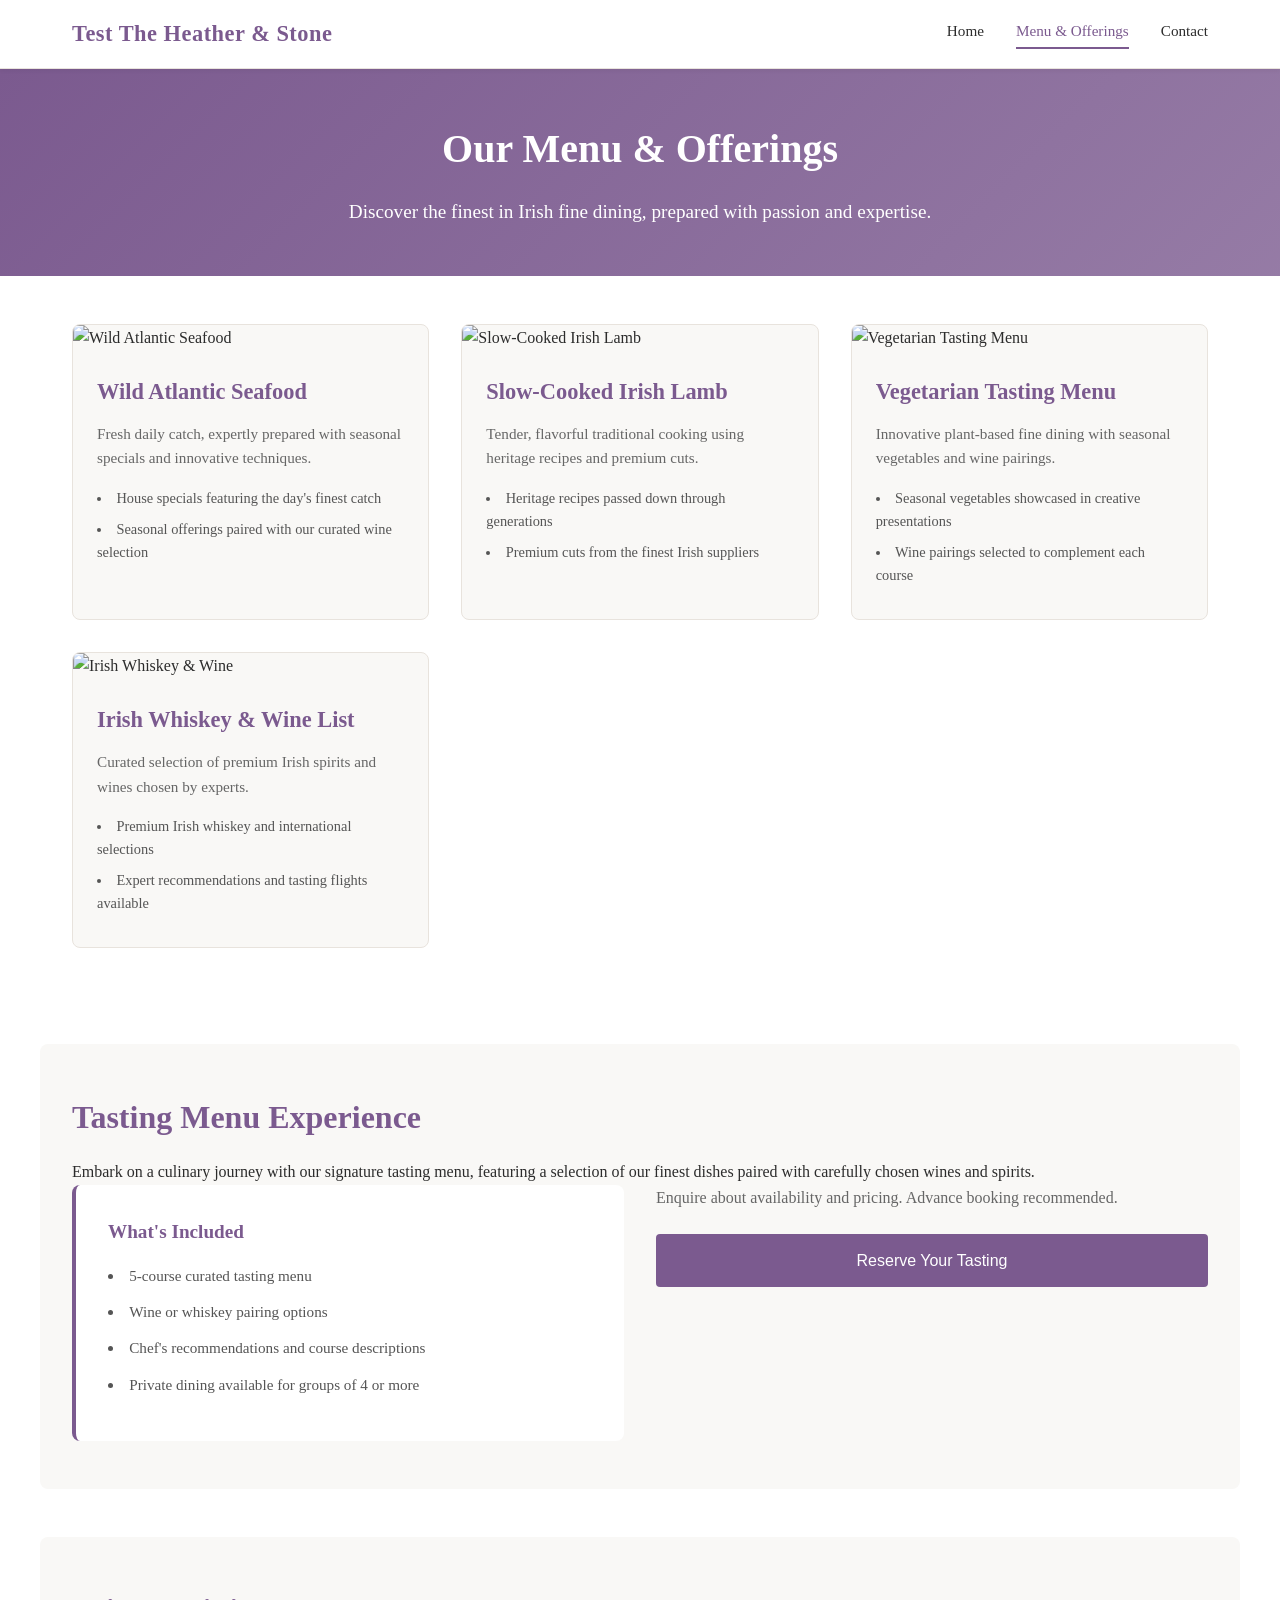
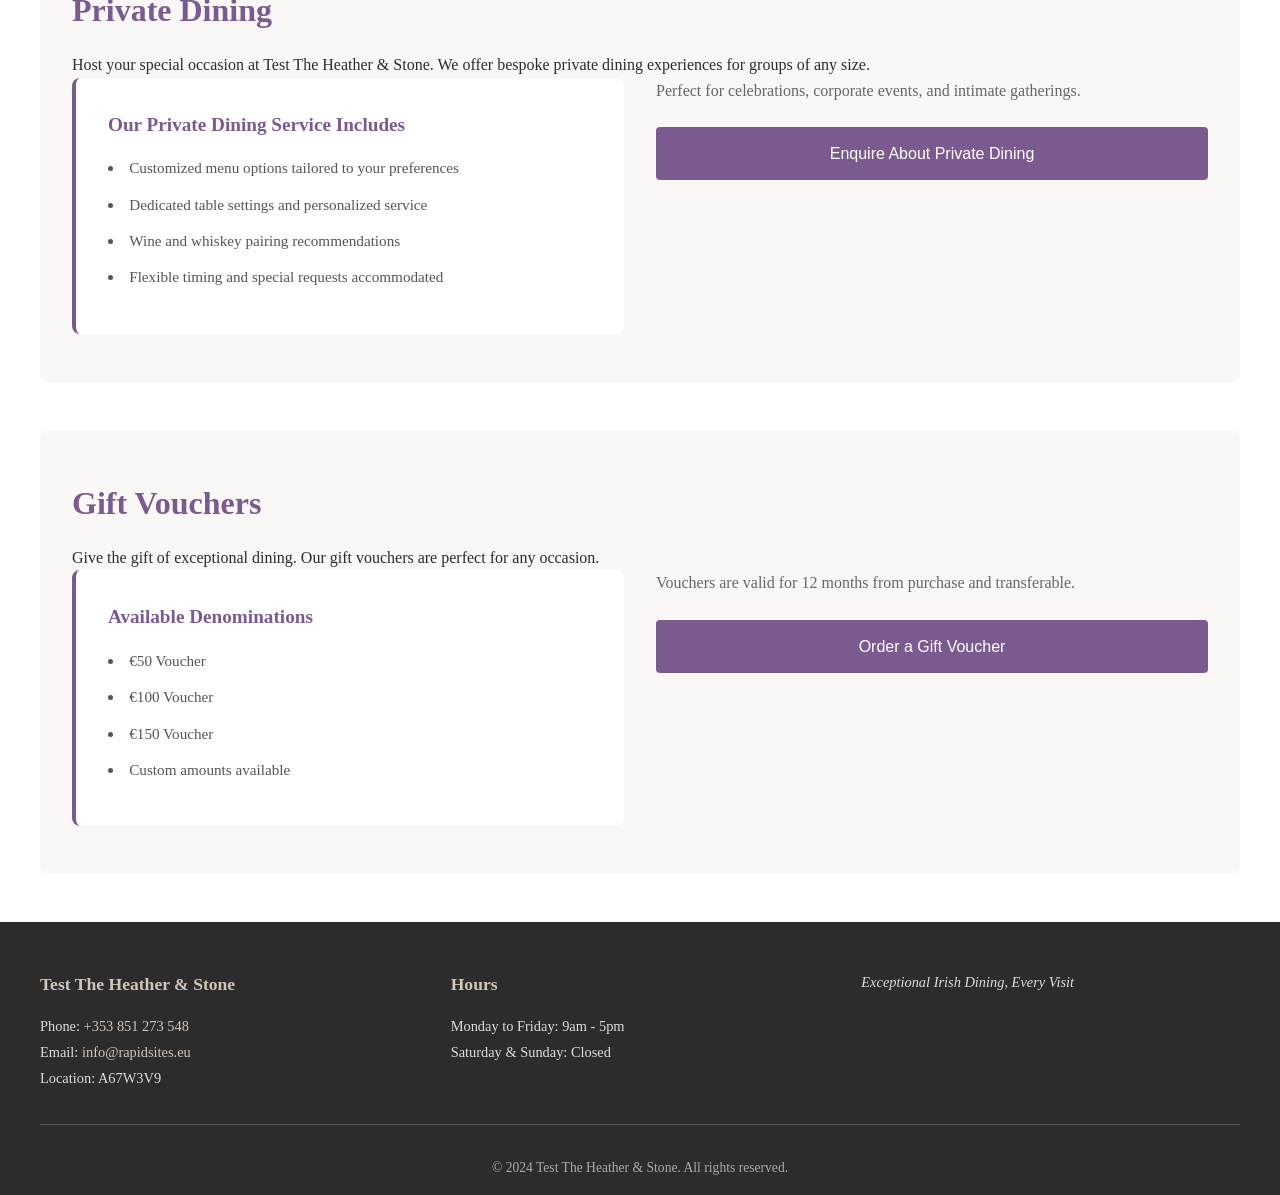
==== services.html @ 4e8d9596 "Initial commit: Test The Heather & Stone fine dining website - Homepage with hero section, trust bar" ====
<!DOCTYPE html>
<html lang="en">
<head>
    <meta charset="UTF-8">
    <meta name="viewport" content="width=device-width, initial-scale=1.0">
    <meta name="description" content="Explore our menu: Wild Atlantic seafood, slow-cooked Irish lamb, vegetarian tasting menus, and curated Irish whiskey and wine list.">
    <title>Menu & Offerings | Test The Heather & Stone</title>
    <link rel="stylesheet" href="style.css">
</head>
<body>
    <header class="header">
        <div class="header-container">
            <div class="logo">Test The Heather & Stone</div>
            <nav class="nav">
                <a href="index.html" class="nav-link">Home</a>
                <a href="services.html" class="nav-link active">Menu & Offerings</a>
                <a href="contact.html" class="nav-link">Contact</a>
            </nav>
            <button class="hamburger" id="hamburger">
                <span></span>
                <span></span>
                <span></span>
            </button>
        </div>
    </header>

    <nav class="mobile-nav" id="mobileNav">
        <a href="index.html" class="mobile-nav-link">Home</a>
        <a href="services.html" class="mobile-nav-link">Menu & Offerings</a>
        <a href="contact.html" class="mobile-nav-link">Contact</a>
    </nav>

    <section class="services-hero">
        <div class="services-hero-content">
            <h1>Our Menu & Offerings</h1>
            <p>Discover the finest in Irish fine dining, prepared with passion and expertise.</p>
        </div>
    </section>

    <section class="services-content">
        <div class="services-container">
            <div class="service-card">
                <img src="https://source.unsplash.com/800x600/?fresh-seafood" alt="Wild Atlantic Seafood">
                <h2>Wild Atlantic Seafood</h2>
                <p>Fresh daily catch, expertly prepared with seasonal specials and innovative techniques.</p>
                <ul>
                    <li>House specials featuring the day's finest catch</li>
                    <li>Seasonal offerings paired with our curated wine selection</li>
                </ul>
            </div>

            <div class="service-card">
                <img src="https://source.unsplash.com/800x600/?cooked-lamb" alt="Slow-Cooked Irish Lamb">
                <h2>Slow-Cooked Irish Lamb</h2>
                <p>Tender, flavorful traditional cooking using heritage recipes and premium cuts.</p>
                <ul>
                    <li>Heritage recipes passed down through generations</li>
                    <li>Premium cuts from the finest Irish suppliers</li>
                </ul>
            </div>

            <div class="service-card">
                <img src="https://source.unsplash.com/800x600/?vegan-plate" alt="Vegetarian Tasting Menu">
                <h2>Vegetarian Tasting Menu</h2>
                <p>Innovative plant-based fine dining with seasonal vegetables and wine pairings.</p>
                <ul>
                    <li>Seasonal vegetables showcased in creative presentations</li>
                    <li>Wine pairings selected to complement each course</li>
                </ul>
            </div>

            <div class="service-card">
                <img src="https://source.unsplash.com/800x600/?irish-whiskey" alt="Irish Whiskey & Wine">
                <h2>Irish Whiskey & Wine List</h2>
                <p>Curated selection of premium Irish spirits and wines chosen by experts.</p>
                <ul>
                    <li>Premium Irish whiskey and international selections</li>
                    <li>Expert recommendations and tasting flights available</li>
                </ul>
            </div>
        </div>
    </section>

    <section class="tasting-menu-section">
        <div class="tasting-container">
            <h2>Tasting Menu Experience</h2>
            <p>Embark on a culinary journey with our signature tasting menu, featuring a selection of our finest dishes paired with carefully chosen wines and spirits.</p>
            <div class="tasting-details">
                <div class="tasting-info">
                    <h3>What's Included</h3>
                    <ul>
                        <li>5-course curated tasting menu</li>
                        <li>Wine or whiskey pairing options</li>
                        <li>Chef's recommendations and course descriptions</li>
                        <li>Private dining available for groups of 4 or more</li>
                    </ul>
                </div>
                <div class="tasting-cta">
                    <p>Enquire about availability and pricing. Advance booking recommended.</p>
                    <a href="contact.html" class="cta-button">Reserve Your Tasting</a>
                </div>
            </div>
        </div>
    </section>

    <section class="private-dining-section">
        <div class="private-container">
            <h2>Private Dining</h2>
            <p>Host your special occasion at Test The Heather & Stone. We offer bespoke private dining experiences for groups of any size.</p>
            <div class="private-details">
                <div class="private-info">
                    <h3>Our Private Dining Service Includes</h3>
                    <ul>
                        <li>Customized menu options tailored to your preferences</li>
                        <li>Dedicated table settings and personalized service</li>
                        <li>Wine and whiskey pairing recommendations</li>
                        <li>Flexible timing and special requests accommodated</li>
                    </ul>
                </div>
                <div class="private-cta">
                    <p>Perfect for celebrations, corporate events, and intimate gatherings.</p>
                    <a href="contact.html" class="cta-button">Enquire About Private Dining</a>
                </div>
            </div>
        </div>
    </section>

    <section class="gift-vouchers-section">
        <div class="vouchers-container">
            <h2>Gift Vouchers</h2>
            <p>Give the gift of exceptional dining. Our gift vouchers are perfect for any occasion.</p>
            <div class="vouchers-details">
                <div class="vouchers-info">
                    <h3>Available Denominations</h3>
                    <ul>
                        <li>€50 Voucher</li>
                        <li>€100 Voucher</li>
                        <li>€150 Voucher</li>
                        <li>Custom amounts available</li>
                    </ul>
                </div>
                <div class="vouchers-cta">
                    <p>Vouchers are valid for 12 months from purchase and transferable.</p>
                    <a href="contact.html" class="cta-button">Order a Gift Voucher</a>
                </div>
            </div>
        </div>
    </section>

    <footer class="footer">
        <div class="footer-content">
            <div class="footer-section">
                <h4>Test The Heather & Stone</h4>
                <p>Phone: <a href="tel:+353851273548">+353 851 273 548</a></p>
                <p>Email: <a href="mailto:info@rapidsites.eu">info@rapidsites.eu</a></p>
                <p>Location: A67W3V9</p>
            </div>
            <div class="footer-section">
                <h4>Hours</h4>
                <p>Monday to Friday: 9am - 5pm</p>
                <p>Saturday & Sunday: Closed</p>
            </div>
            <div class="footer-section">
                <p class="footer-tagline">Exceptional Irish Dining, Every Visit</p>
            </div>
        </div>
        <div class="footer-bottom">
            <p>&copy; 2024 Test The Heather & Stone. All rights reserved.</p>
        </div>
    </footer>

    <script src="script.js"></script>
</body>
</html>
---- style.css ----
* {
    margin: 0;
    padding: 0;
    box-sizing: border-box;
}

:root {
    --primary-color: #7B5A8F;
    --accent-color: #D4C5B9;
    --dark-text: #2C2C2C;
    --light-bg: #F9F8F6;
    --white: #FFFFFF;
    --border-color: #E8E3DD;
    --button-hover: #5F4670;
}

html {
    scroll-behavior: smooth;
}

body {
    font-family: 'Georgia', 'Garamond', serif;
    font-size: 16px;
    line-height: 1.6;
    color: var(--dark-text);
    background-color: var(--white);
}

/* Header and Navigation */
.header {
    background-color: var(--white);
    border-bottom: 1px solid var(--border-color);
    position: sticky;
    top: 0;
    z-index: 100;
    box-shadow: 0 2px 4px rgba(0, 0, 0, 0.05);
}

.header-container {
    max-width: 1200px;
    margin: 0 auto;
    padding: 1rem 2rem;
    display: flex;
    justify-content: space-between;
    align-items: center;
}

.logo {
    font-size: 1.4rem;
    font-weight: bold;
    color: var(--primary-color);
    text-decoration: none;
    letter-spacing: 0.5px;
}

.nav {
    display: flex;
    gap: 2rem;
    align-items: center;
}

.nav-link {
    text-decoration: none;
    color: var(--dark-text);
    font-size: 0.95rem;
    transition: color 0.3s ease;
    border-bottom: 2px solid transparent;
    padding-bottom: 0.25rem;
}

.nav-link:hover,
.nav-link.active {
    color: var(--primary-color);
    border-bottom-color: var(--primary-color);
}

.hamburger {
    display: none;
    flex-direction: column;
    background: none;
    border: none;
    cursor: pointer;
    gap: 5px;
}

.hamburger span {
    width: 25px;
    height: 3px;
    background-color: var(--primary-color);
    transition: 0.3s;
}

.mobile-nav {
    display: none;
    flex-direction: column;
    background-color: var(--light-bg);
    padding: 1rem;
    gap: 0.5rem;
    position: absolute;
    top: 60px;
    left: 0;
    right: 0;
    z-index: 99;
}

.mobile-nav.active {
    display: flex;
}

.mobile-nav-link {
    padding: 0.75rem 1rem;
    text-decoration: none;
    color: var(--dark-text);
    transition: background-color 0.3s ease;
}

.mobile-nav-link:hover {
    background-color: var(--accent-color);
    color: var(--primary-color);
}

/* Hero Section */
.hero {
    max-width: 1200px;
    margin: 0 auto;
    padding: 3rem 2rem;
    display: grid;
    grid-template-columns: 1fr 1fr;
    gap: 3rem;
    align-items: center;
}

.hero-content {
    display: flex;
    flex-direction: column;
    gap: 1.5rem;
}

.hero-headline {
    font-size: 2.5rem;
    font-weight: bold;
    color: var(--primary-color);
    line-height: 1.2;
}

.hero-subheadline {
    font-size: 1.1rem;
    color: #555;
    line-height: 1.6;
}

.hero-image {
    width: 100%;
    height: 400px;
    object-fit: cover;
    border-radius: 8px;
}

/* Buttons */
.cta-button,
.cta-button-large,
.form-submit {
    background-color: var(--primary-color);
    color: var(--white);
    padding: 0.85rem 2rem;
    text-decoration: none;
    border-radius: 4px;
    display: inline-block;
    transition: background-color 0.3s ease, transform 0.2s ease;
    border: none;
    cursor: pointer;
    font-size: 1rem;
    font-family: 'Arial', sans-serif;
    font-weight: 500;
    text-align: center;
}

.cta-button:hover,
.cta-button-large:hover,
.form-submit:hover {
    background-color: var(--button-hover);
    transform: translateY(-2px);
}

.cta-button-large {
    padding: 1rem 3rem;
    font-size: 1.1rem;
}

/* Trust Bar */
.trust-bar {
    background-color: var(--light-bg);
    padding: 2rem;
    display: grid;
    grid-template-columns: repeat(auto-fit, minmax(250px, 1fr));
    gap: 2rem;
    max-width: 1200px;
    margin: 0 auto;
    text-align: center;
}

.trust-item {
    display: flex;
    flex-direction: column;
    align-items: center;
    gap: 0.75rem;
}

.trust-emoji {
    font-size: 2.5rem;
}

.trust-label {
    font-size: 1rem;
    color: var(--dark-text);
    font-weight: 600;
}

/* Highlights Section */
.highlights {
    max-width: 1200px;
    margin: 0 auto;
    padding: 3rem 2rem;
}

.highlights h2 {
    font-size: 2rem;
    margin-bottom: 2rem;
    text-align: center;
    color: var(--primary-color);
}

.highlights-grid {
    display: grid;
    grid-template-columns: repeat(auto-fit, minmax(300px, 1fr));
    gap: 2rem;
}

.highlight-card {
    background-color: var(--light-bg);
    border-radius: 8px;
    overflow: hidden;
    transition: transform 0.3s ease, box-shadow 0.3s ease;
}

.highlight-card:hover {
    transform: translateY(-5px);
    box-shadow: 0 8px 16px rgba(0, 0, 0, 0.1);
}

.highlight-card img {
    width: 100%;
    height: 250px;
    object-fit: cover;
}

.highlight-card h3 {
    padding: 1.5rem 1.5rem 0.75rem;
    font-size: 1.4rem;
    color: var(--primary-color);
}

.highlight-card p {
    padding: 0 1.5rem;
    font-size: 0.95rem;
    color: #666;
}

/* Why Choose Us Section */
.why-choose-us {
    background-color: var(--light-bg);
    padding: 3rem 2rem;
}

.why-container {
    max-width: 1200px;
    margin: 0 auto;
}

.why-choose-us h2 {
    font-size: 2rem;
    margin-bottom: 2rem;
    text-align: center;
    color: var(--primary-color);
}

.reasons-grid {
    display: grid;
    grid-template-columns: repeat(auto-fit, minmax(250px, 1fr));
    gap: 2rem;
}

.reason {
    background-color: var(--white);
    padding: 2rem;
    border-radius: 8px;
    text-align: center;
    border: 1px solid var(--border-color);
}

.reason-emoji {
    font-size: 2.5rem;
    display: block;
    margin-bottom: 1rem;
}

.reason h4 {
    font-size: 1.2rem;
    color: var(--primary-color);
    margin-bottom: 0.75rem;
}

.reason p {
    font-size: 0.95rem;
    color: #666;
    line-height: 1.5;
}

/* Testimonials */
.testimonials {
    max-width: 1200px;
    margin: 0 auto;
    padding: 3rem 2rem;
}

.testimonials h2 {
    font-size: 2rem;
    margin-bottom: 2rem;
    text-align: center;
    color: var(--primary-color);
}

.testimonials-grid {
    display: grid;
    grid-template-columns: repeat(auto-fit, minmax(300px, 1fr));
    gap: 2rem;
}

.testimonial {
    background-color: var(--light-bg);
    padding: 2rem;
    border-radius: 8px;
    border-left: 4px solid var(--primary-color);
}

.stars {
    color: var(--primary-color);
    font-size: 1.2rem;
    margin-bottom: 1rem;
    letter-spacing: 2px;
}

.testimonial p {
    font-size: 0.95rem;
    margin-bottom: 1rem;
    line-height: 1.6;
}

.testimonial-author {
    font-weight: 600;
    color: var(--primary-color);
    font-size: 0.9rem;
}

/* CTA Section */
.cta-section {
    background-color: var(--primary-color);
    color: var(--white);
    padding: 3rem 2rem;
    text-align: center;
    max-width: 1200px;
    margin: 3rem auto;
    border-radius: 8px;
}

.cta-section h2 {
    font-size: 1.8rem;
    margin-bottom: 1.5rem;
}

.cta-button-large {
    background-color: var(--accent-color);
    color: var(--dark-text);
}

.cta-button-large:hover {
    background-color: #C5B6AA;
}

/* Services Page */
.services-hero {
    background: linear-gradient(135deg, var(--primary-color) 0%, rgba(123, 90, 143, 0.8) 100%);
    color: var(--white);
    padding: 3rem 2rem;
    text-align: center;
}

.services-hero-content h1 {
    font-size: 2.5rem;
    margin-bottom: 1rem;
}

.services-hero-content p {
    font-size: 1.2rem;
}

.services-content {
    max-width: 1200px;
    margin: 0 auto;
    padding: 3rem 2rem;
}

.services-container {
    display: grid;
    grid-template-columns: repeat(auto-fit, minmax(300px, 1fr));
    gap: 2rem;
}

.service-card {
    background-color: var(--light-bg);
    border-radius: 8px;
    overflow: hidden;
    border: 1px solid var(--border-color);
    transition: transform 0.3s ease, box-shadow 0.3s ease;
}

.service-card:hover {
    transform: translateY(-8px);
    box-shadow: 0 12px 24px rgba(0, 0, 0, 0.15);
}

.service-card img {
    width: 100%;
    height: 250px;
    object-fit: cover;
}

.service-card h2 {
    padding: 1.5rem 1.5rem 0.75rem;
    font-size: 1.4rem;
    color: var(--primary-color);
}

.service-card p {
    padding: 0 1.5rem;
    font-size: 0.95rem;
    color: #666;
    margin-bottom: 1rem;
}

.service-card ul {
    padding: 0 1.5rem 1.5rem;
    list-style-position: inside;
    font-size: 0.9rem;
}

.service-card ul li {
    margin-bottom: 0.5rem;
    color: #555;
}

/* Tasting Menu Section */
.tasting-menu-section,
.private-dining-section,
.gift-vouchers-section {
    max-width: 1200px;
    margin: 3rem auto;
    padding: 3rem 2rem;
    background-color: var(--light-bg);
    border-radius: 8px;
}

.tasting-menu-section h2,
.private-dining-section h2,
.gift-vouchers-section h2 {
    font-size: 2rem;
    color: var(--primary-color);
    margin-bottom: 1rem;
}

.tasting-menu-section > p,
.private-dining-section > p,
.gift-vouchers-section > p {
    font-size: 1rem;
    color: #666;
    margin-bottom: 2rem;
}

.tasting-details,
.private-details,
.vouchers-details {
    display: grid;
    grid-template-columns: 1fr 1fr;
    gap: 2rem;
    align-items: start;
}

.tasting-info,
.private-info,
.vouchers-info {
    background-color: var(--white);
    padding: 2rem;
    border-radius: 8px;
    border-left: 4px solid var(--primary-color);
}

.tasting-info h3,
.private-info h3,
.vouchers-info h3 {
    font-size: 1.2rem;
    color: var(--primary-color);
    margin-bottom: 1rem;
}

.tasting-info ul,
.private-info ul,
.vouchers-info ul {
    list-style-position: inside;
    font-size: 0.95rem;
}

.tasting-info ul li,
.private-info ul li,
.vouchers-info ul li {
    margin-bottom: 0.75rem;
    color: #555;
}

.tasting-cta,
.private-cta,
.vouchers-cta {
    display: flex;
    flex-direction: column;
    gap: 1.5rem;
    justify-content: center;
}

.tasting-cta p,
.private-cta p,
.vouchers-cta p {
    font-size: 1rem;
    color: #666;
}

/* Contact Page */
.contact-hero {
    background: linear-gradient(135deg, var(--primary-color) 0%, rgba(123, 90, 143, 0.8) 100%);
    color: var(--white);
    padding: 3rem 2rem;
    text-align: center;
}

.contact-hero-content h1 {
    font-size: 2.5rem;
    margin-bottom: 1rem;
}

.contact-hero-content p {
    font-size: 1.2rem;
}

.contact-info {
    max-width: 1200px;
    margin: 0 auto;
    padding: 2rem;
}

.contact-info-container p {
    font-size: 1rem;
    line-height: 1.8;
    color: #555;
    text-align: center;
}

.contact-info a {
    color: var(--primary-color);
    text-decoration: none;
    font-weight: 600;
}

.contact-info a:hover {
    text-decoration: underline;
}

.contact-section {
    max-width: 1200px;
    margin: 0 auto;
    padding: 3rem 2rem;
}

.contact-container {
    display: grid;
    grid-template-columns: 1fr 1fr;
    gap: 3rem;
}

.contact-form-wrapper,
.booking-wrapper {
    background-color: var(--light-bg);
    padding: 2rem;
    border-radius: 8px;
}

.contact-form-wrapper h2,
.booking-wrapper h2 {
    font-size: 1.5rem;
    color: var(--primary-color);
    margin-bottom: 1.5rem;
}

.contact-form {
    display: flex;
    flex-direction: column;
    gap: 1.5rem;
}

.form-group {
    display: flex;
    flex-direction: column;
    gap: 0.5rem;
}

.form-group label {
    font-weight: 600;
    color: var(--dark-text);
    font-size: 0.95rem;
}

.form-group input,
.form-group textarea {
    padding: 0.75rem;
    border: 1px solid var(--border-color);
    border-radius: 4px;
    font-family: 'Arial', sans-serif;
    font-size: 0.95rem;
    transition: border-color 0.3s ease;
}

.form-group input:focus,
.form-group textarea:focus {
    outline: none;
    border-color: var(--primary-color);
    box-shadow: 0 0 0 2px rgba(123, 90, 143, 0.1);
}

.form-submit {
    padding: 0.85rem 2rem;
    font-size: 1rem;
    align-self: flex-start;
}

.form-message {
    margin-top: 1rem;
    padding: 1rem;
    border-radius: 4px;
    text-align: center;
    display: none;
}

.form-message.success {
    background-color: #D4EDDA;
    color: #155724;
    display: block;
}

.form-message.error {
    background-color: #F8D7DA;
    color: #721C24;
    display: block;
}

.booking-wrapper p {
    font-size: 0.95rem;
    color: #666;
    margin-bottom: 1rem;
}

.contact-details {
    display: grid;
    grid-template-columns: repeat(auto-fit, minmax(200px, 1fr));
    gap: 2rem;
    margin-top: 2rem;
}

.detail-item h4 {
    font-size: 1.1rem;
    color: var(--primary-color);
    margin-bottom: 0.5rem;
}

.detail-item p,
.detail-item a {
    font-size: 0.95rem;
    color: #666;
}

.detail-item a {
    color: var(--primary-color);
    text-decoration: none;
    font-weight: 600;
}

.detail-item a:hover {
    text-decoration: underline;
}

/* Footer */
.footer {
    background-color: var(--dark-text);
    color: var(--white);
    padding: 3rem 2rem 1rem;
    margin-top: 3rem;
}

.footer-content {
    max-width: 1200px;
    margin: 0 auto;
    display: grid;
    grid-template-columns: repeat(auto-fit, minmax(250px, 1fr));
    gap: 2rem;
    margin-bottom: 2rem;
}

.footer-section h4 {
    font-size: 1.1rem;
    margin-bottom: 1rem;
    color: var(--accent-color);
}

.footer-section p {
    font-size: 0.9rem;
    line-height: 1.8;
    color: #DDD;
}

.footer-section a {
    color: var(--accent-color);
    text-decoration: none;
    transition: color 0.3s ease;
}

.footer-section a:hover {
    color: var(--white);
}

.footer-tagline {
    font-style: italic;
    color: #AAA;
}

.footer-bottom {
    max-width: 1200px;
    margin: 0 auto;
    padding-top: 2rem;
    border-top: 1px solid #555;
    text-align: center;
    font-size: 0.85rem;
    color: #AAA;
}

/* Mobile Responsive */
@media (max-width: 768px) {
    .hamburger {
        display: flex;
    }

    .nav {
        display: none;
    }

    .hero {
        grid-template-columns: 1fr;
        padding: 2rem 1rem;
    }

    .hero-headline {
        font-size: 1.8rem;
    }

    .hero-subheadline {
        font-size: 1rem;
    }

    .hero-image {
        height: 300px;
        order: -1;
    }

    .trust-bar {
        grid-template-columns: 1fr;
        gap: 1.5rem;
    }

    .highlights-grid,
    .reasons-grid,
    .testimonials-grid,
    .services-container {
        grid-template-columns: 1fr;
    }

    .hero-headline {
        font-size: 2rem;
    }

    .why-choose-us h2,
    .highlights h2,
    .testimonials h2 {
        font-size: 1.6rem;
    }

    .tasting-details,
    .private-details,
    .vouchers-details {
        grid-template-columns: 1fr;
    }

    .contact-container {
        grid-template-columns: 1fr;
        gap: 2rem;
    }

    .services-hero-content h1,
    .contact-hero-content h1 {
        font-size: 2rem;
    }

    .services-hero-content p,
    .contact-hero-content p {
        font-size: 1rem;
    }

    .footer-content {
        grid-template-columns: 1fr;
        gap: 1.5rem;
    }

    .cta-section h2 {
        font-size: 1.4rem;
    }

    .cta-button,
    .cta-button-large {
        padding: 0.75rem 1.5rem;
        font-size: 0.95rem;
    }
}

@media (max-width: 480px) {
    .header-container {
        padding: 1rem;
    }

    .logo {
        font-size: 1.1rem;
    }

    .hero {
        padding: 1rem;
        gap: 1.5rem;
    }

    .hero-headline {
        font-size: 1.5rem;
    }

    .hero-subheadline {
        font-size: 0.9rem;
    }

    .trust-bar {
        padding: 1.5rem;
    }

    .highlights,
    .why-choose-us,
    .testimonials,
    .services-content {
        padding: 1.5rem 1rem;
    }

    .highlights h2,
    .why-choose-us h2,
    .testimonials h2,
    .tasting-menu-section h2,
    .private-dining-section h2,
    .gift-vouchers-section h2 {
        font-size: 1.4rem;
    }

    .highlight-card img,
    .service-card img {
        height: 200px;
    }

    .contact-details {
        grid-template-columns: 1fr;
        gap: 1rem;
    }

    .footer-content {
        padding: 0 1rem;
    }

    .cta-section {
        margin: 2rem 1rem;
    }
}
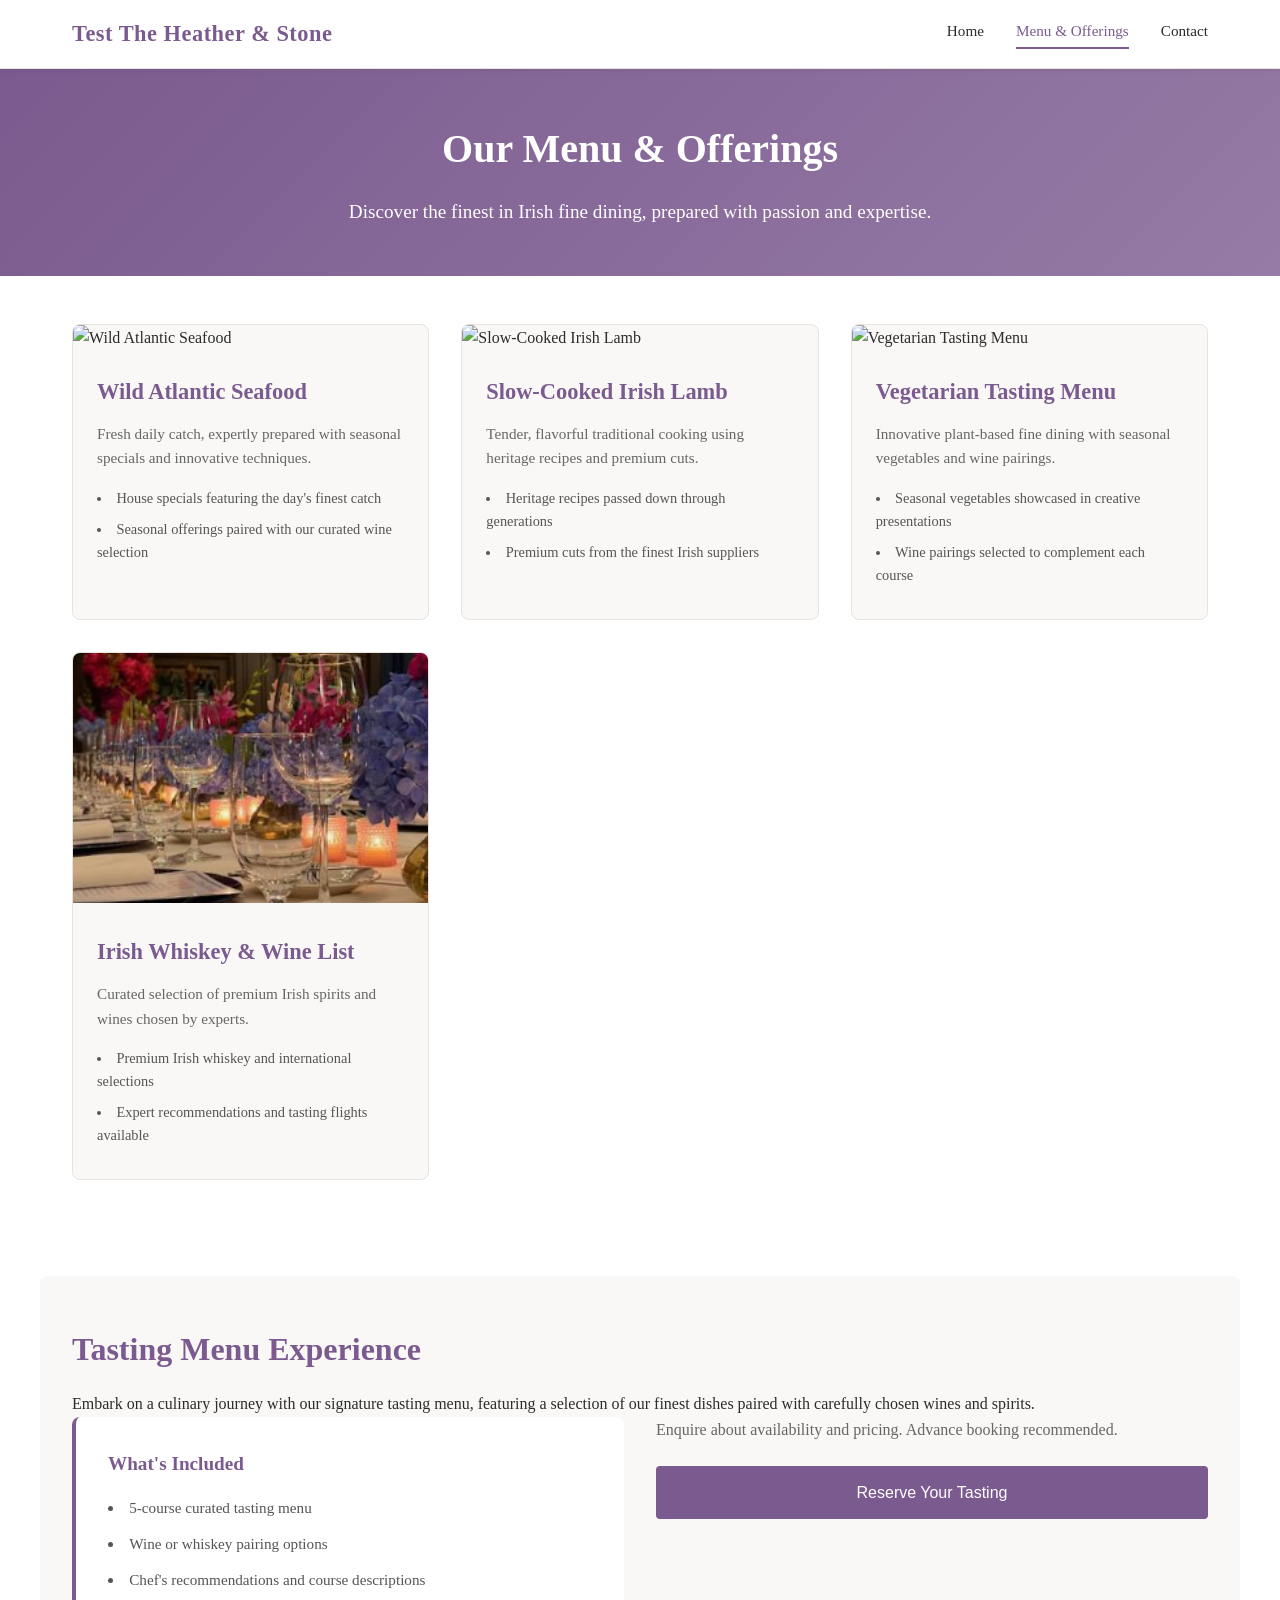
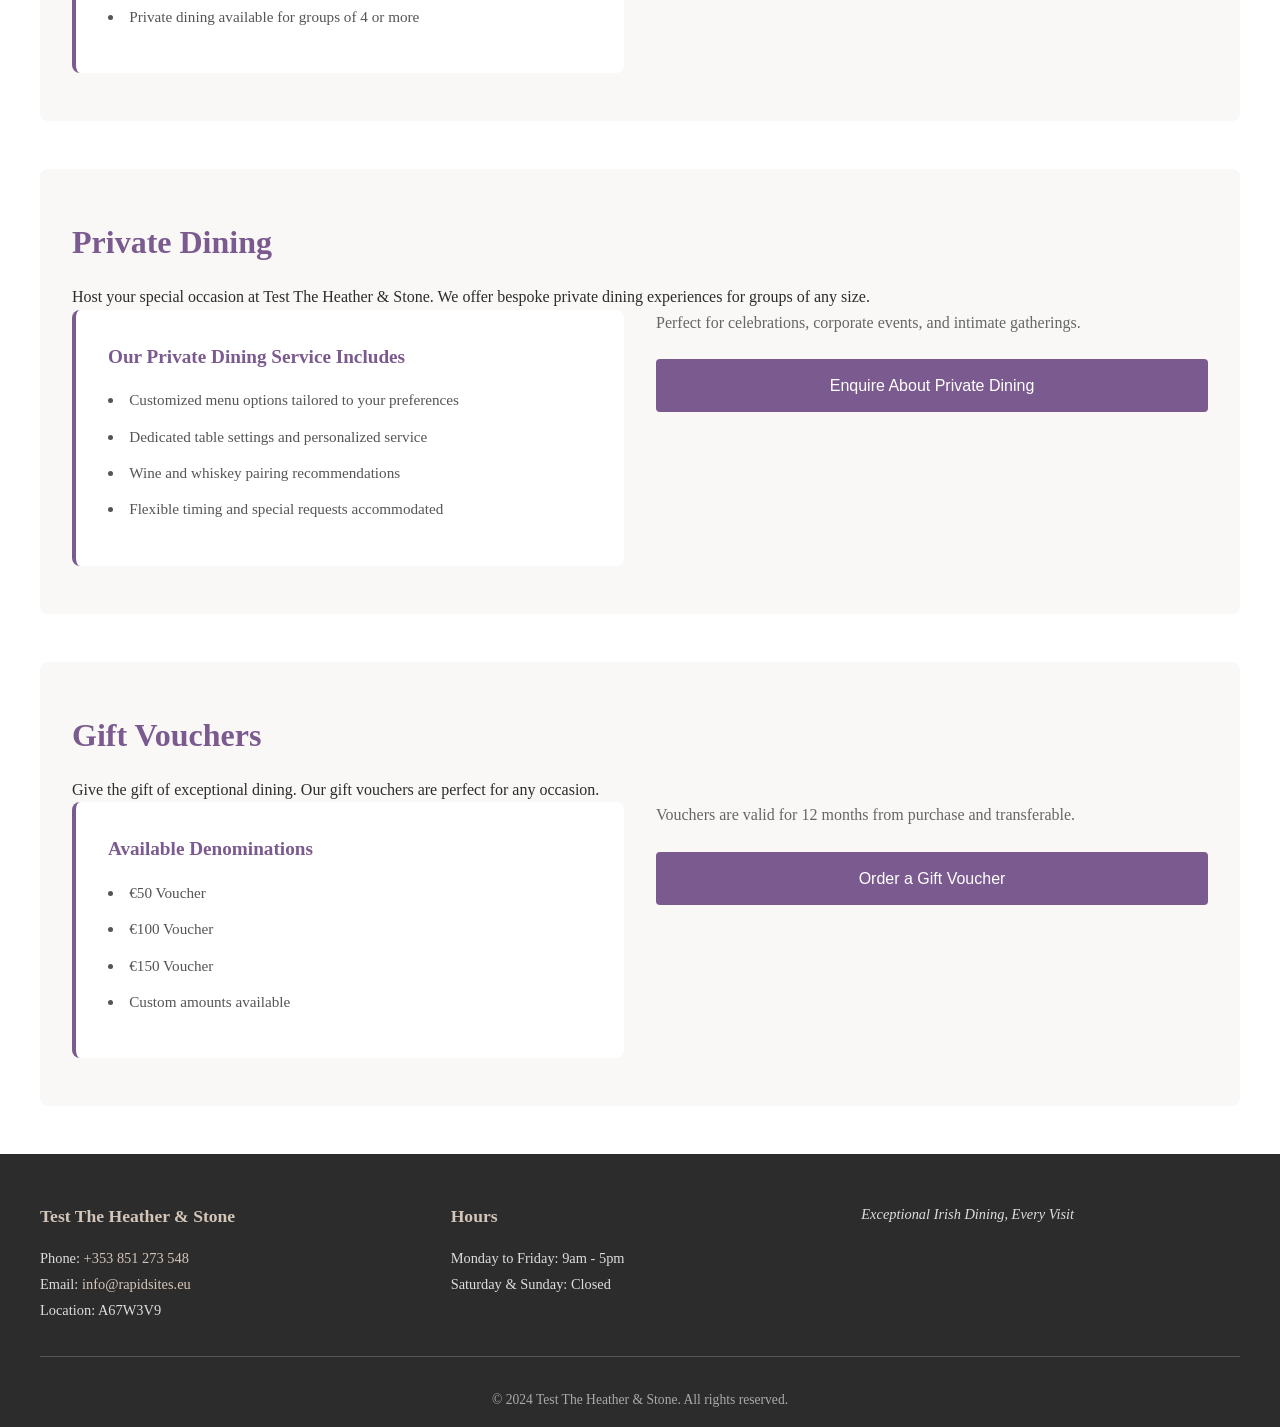
==== commit 918169a8: "Use custom wine image and fix vegetarian image keyword Co-Authored-By: Claude Haiku 4.5 <noreply@ant" ====
--- a/services.html
+++ b/services.html
@@ -40,7 +40,7 @@
     <section class="services-content">
         <div class="services-container">
             <div class="service-card">
-                <img src="https://source.unsplash.com/800x600/?fresh-seafood" alt="Wild Atlantic Seafood">
+                <img src="https://loremflickr.com/800/600/seafood" alt="Wild Atlantic Seafood">
                 <h2>Wild Atlantic Seafood</h2>
                 <p>Fresh daily catch, expertly prepared with seasonal specials and innovative techniques.</p>
                 <ul>
@@ -50,7 +50,7 @@
             </div>
 
             <div class="service-card">
-                <img src="https://source.unsplash.com/800x600/?cooked-lamb" alt="Slow-Cooked Irish Lamb">
+                <img src="https://loremflickr.com/800/600/lamb" alt="Slow-Cooked Irish Lamb">
                 <h2>Slow-Cooked Irish Lamb</h2>
                 <p>Tender, flavorful traditional cooking using heritage recipes and premium cuts.</p>
                 <ul>
@@ -60,7 +60,7 @@
             </div>
 
             <div class="service-card">
-                <img src="https://source.unsplash.com/800x600/?vegan-plate" alt="Vegetarian Tasting Menu">
+                <img src="https://loremflickr.com/800/600/salad" alt="Vegetarian Tasting Menu">
                 <h2>Vegetarian Tasting Menu</h2>
                 <p>Innovative plant-based fine dining with seasonal vegetables and wine pairings.</p>
                 <ul>
@@ -70,7 +70,7 @@
             </div>
 
             <div class="service-card">
-                <img src="https://source.unsplash.com/800x600/?irish-whiskey" alt="Irish Whiskey & Wine">
+                <img src="wine.png" alt="Irish Whiskey & Wine">
                 <h2>Irish Whiskey & Wine List</h2>
                 <p>Curated selection of premium Irish spirits and wines chosen by experts.</p>
                 <ul>
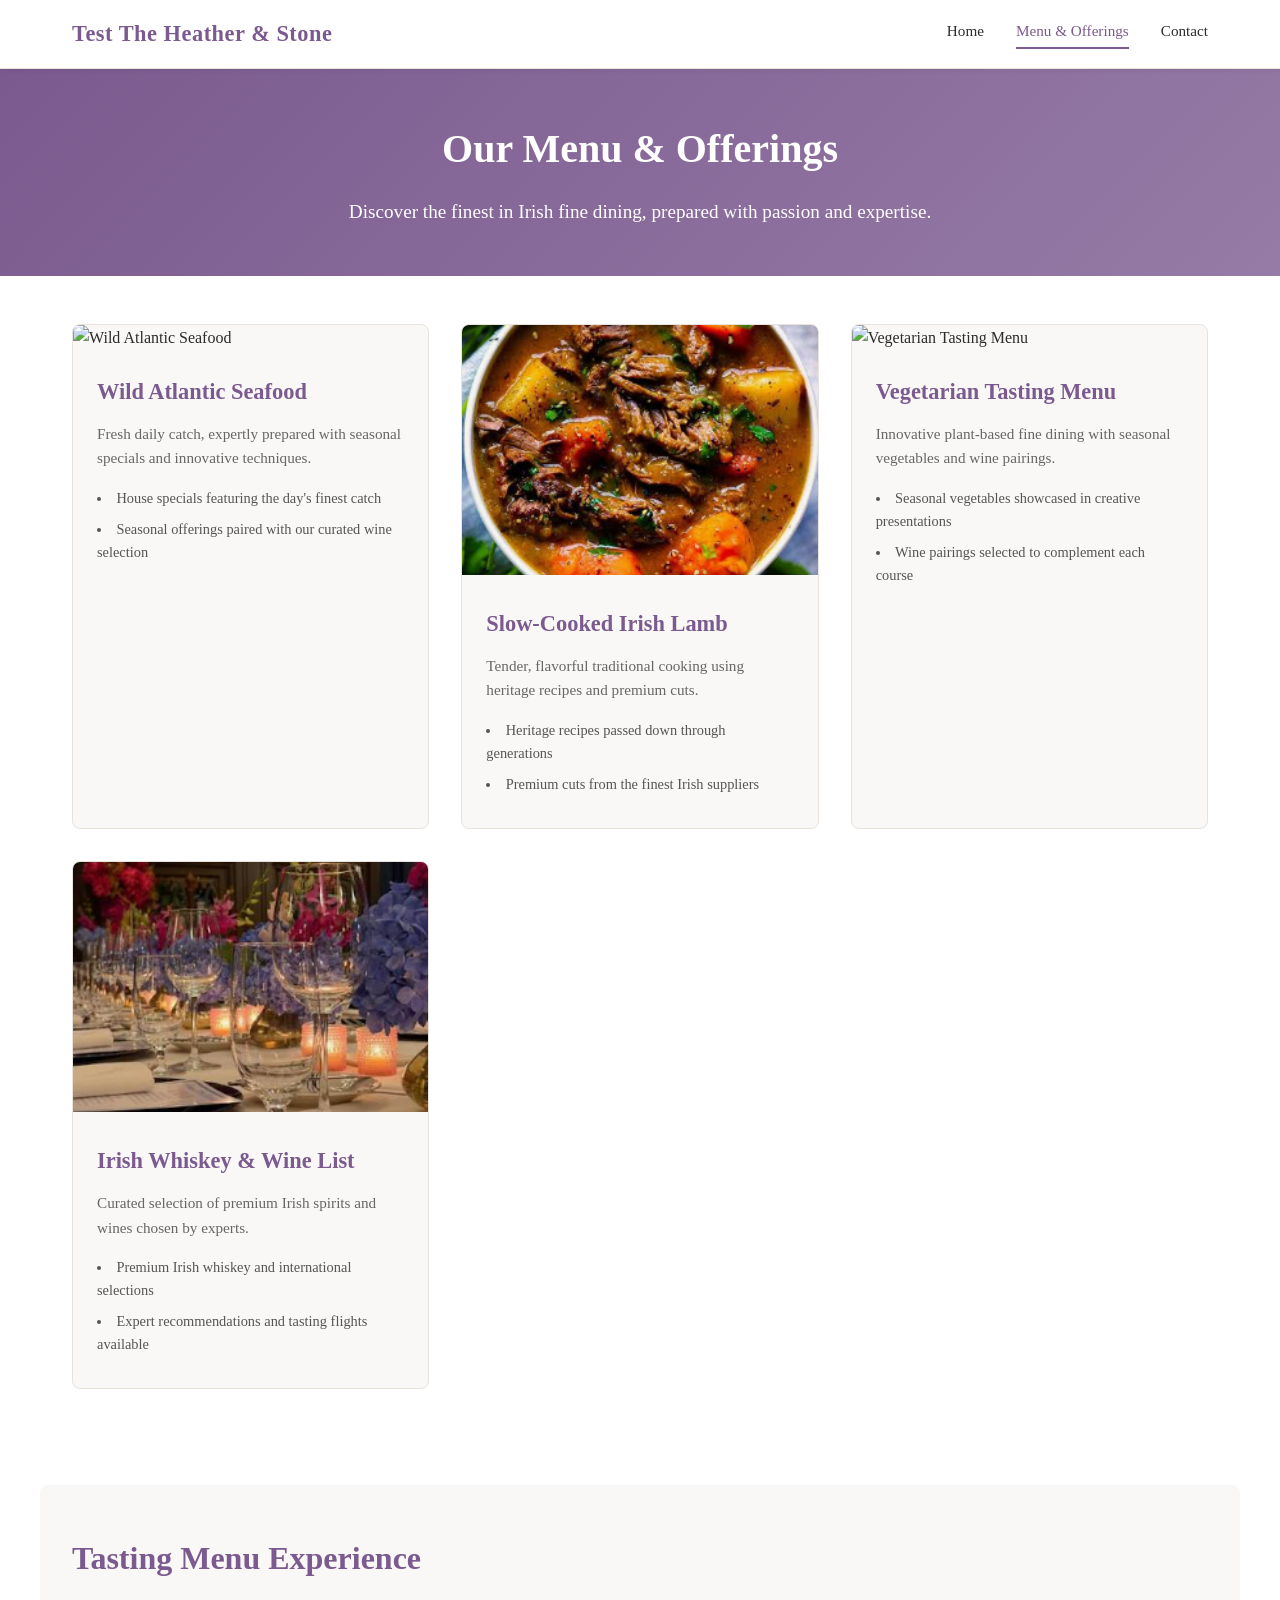
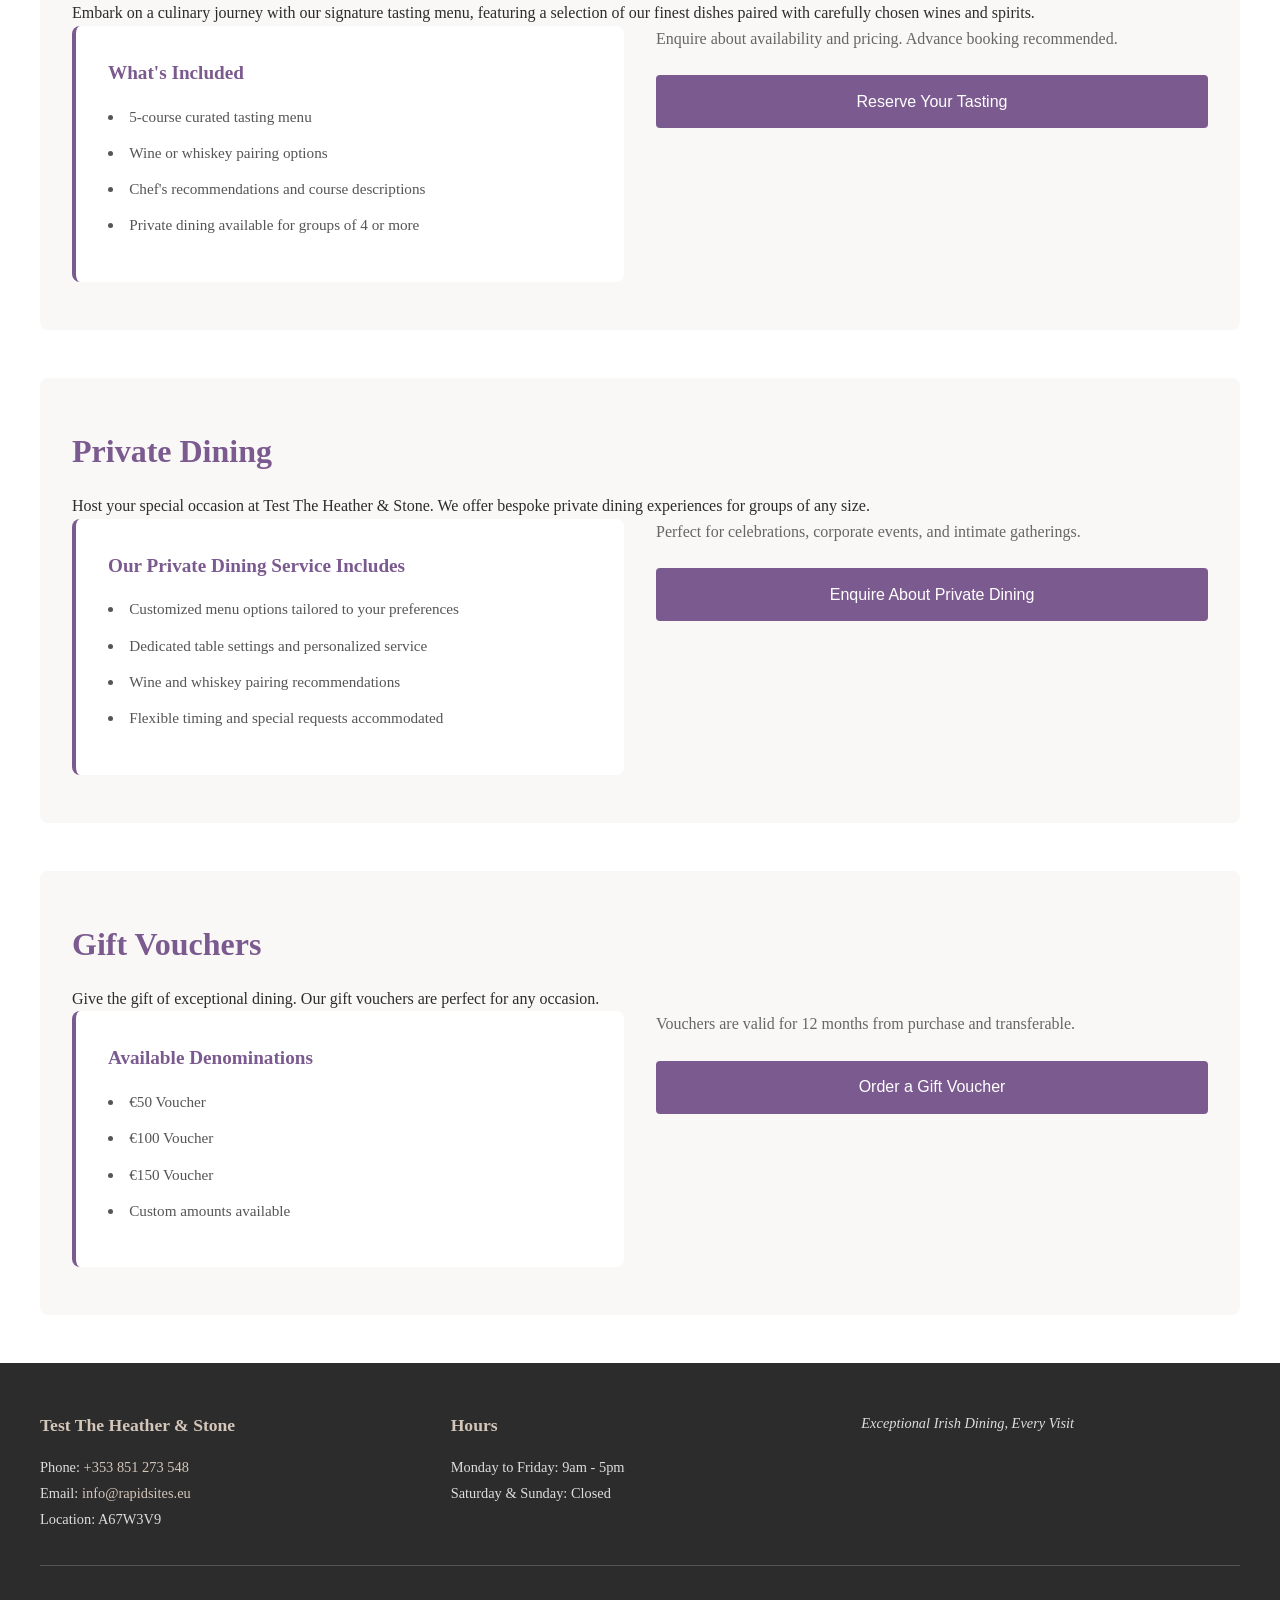
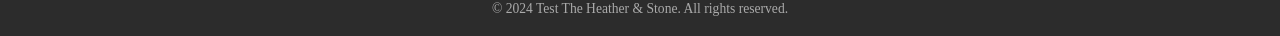
==== commit c495bcc0: "Add custom dining and lamb images Use client-provided images for hero and lamb sections  Co-Authored" ====
--- a/services.html
+++ b/services.html
@@ -40,7 +40,7 @@
     <section class="services-content">
         <div class="services-container">
             <div class="service-card">
-                <img src="https://loremflickr.com/800/600/seafood" alt="Wild Atlantic Seafood">
+                <img src="https://images.unsplash.com/photo-1546069901-ba9599a7e63c?ixlib=rb-4.0.3&auto=format&fit=crop&w=800&q=80" alt="Wild Atlantic Seafood">
                 <h2>Wild Atlantic Seafood</h2>
                 <p>Fresh daily catch, expertly prepared with seasonal specials and innovative techniques.</p>
                 <ul>
@@ -50,7 +50,7 @@
             </div>
 
             <div class="service-card">
-                <img src="https://loremflickr.com/800/600/lamb" alt="Slow-Cooked Irish Lamb">
+                <img src="lamb.png" alt="Slow-Cooked Irish Lamb">
                 <h2>Slow-Cooked Irish Lamb</h2>
                 <p>Tender, flavorful traditional cooking using heritage recipes and premium cuts.</p>
                 <ul>
@@ -60,7 +60,7 @@
             </div>
 
             <div class="service-card">
-                <img src="https://loremflickr.com/800/600/salad" alt="Vegetarian Tasting Menu">
+                <img src="https://images.unsplash.com/photo-1512621776951-a57141f2eefd?ixlib=rb-4.0.3&auto=format&fit=crop&w=800&q=80" alt="Vegetarian Tasting Menu">
                 <h2>Vegetarian Tasting Menu</h2>
                 <p>Innovative plant-based fine dining with seasonal vegetables and wine pairings.</p>
                 <ul>
